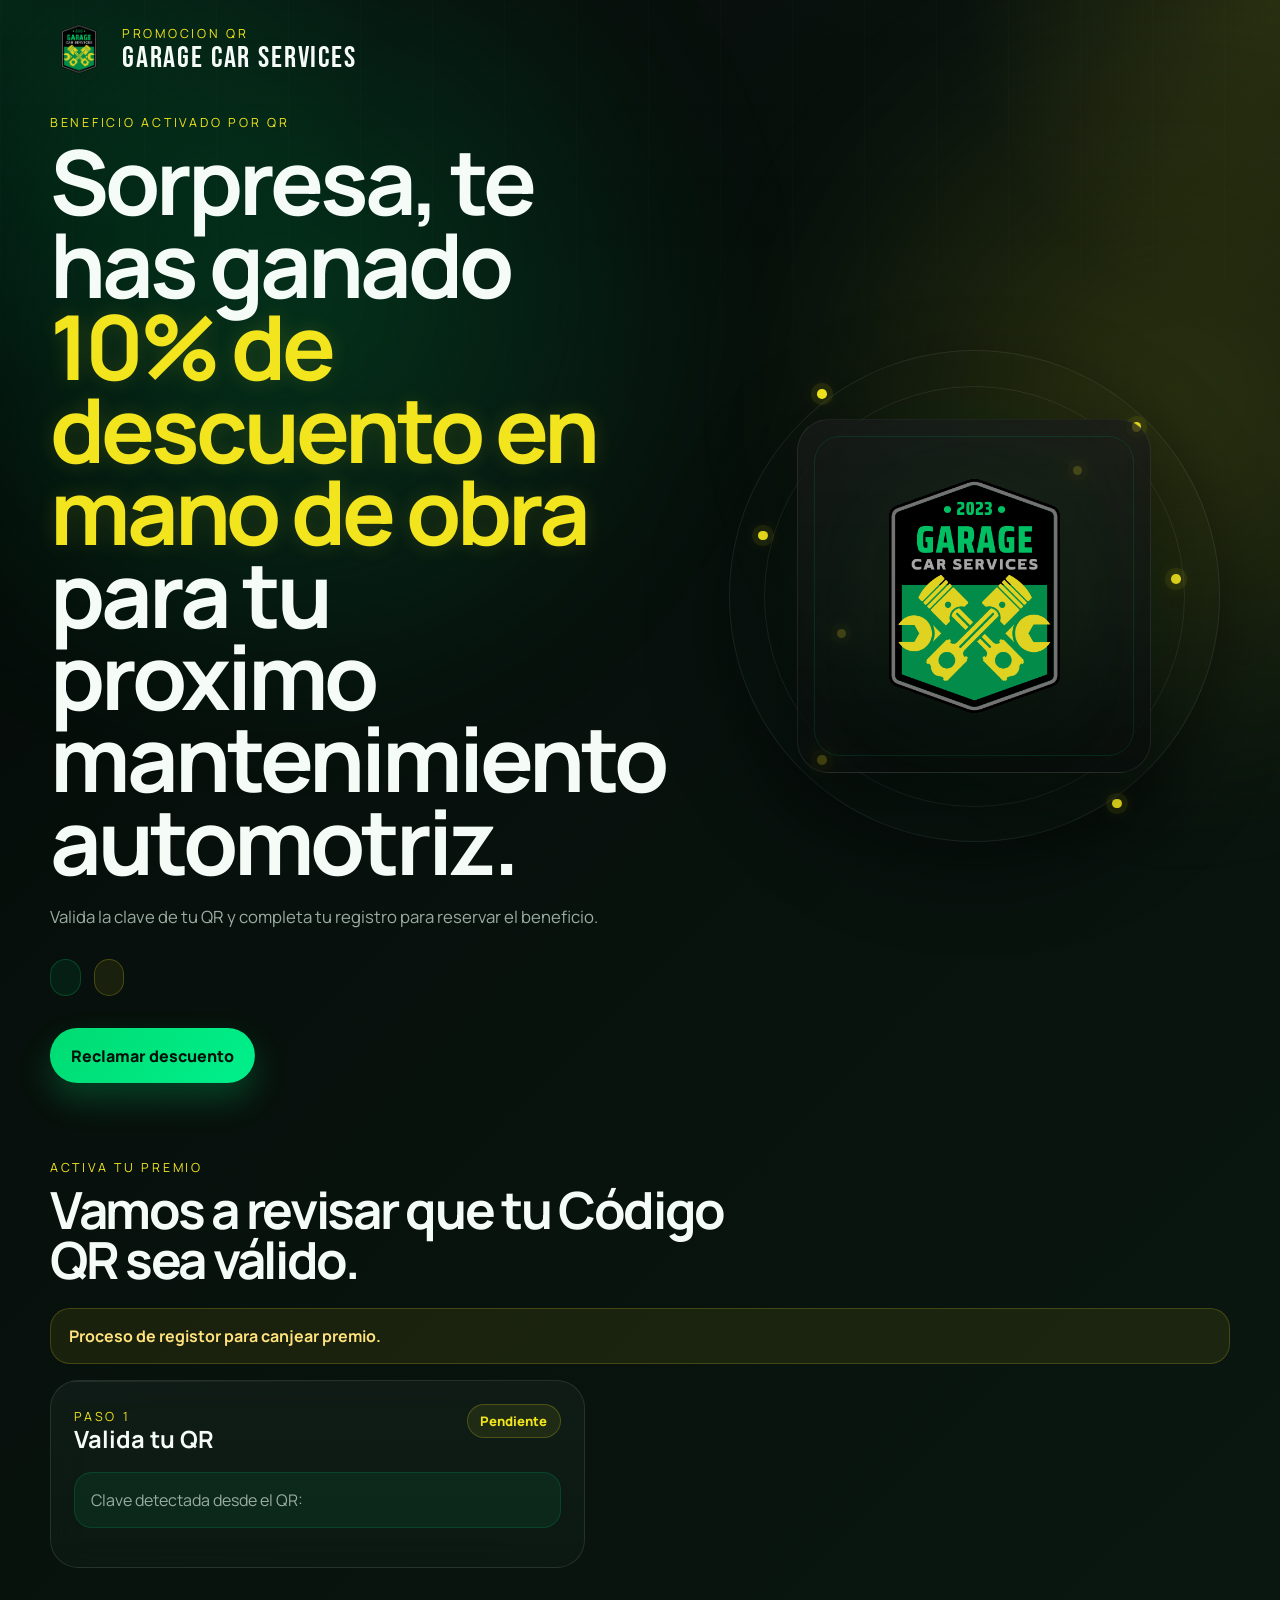
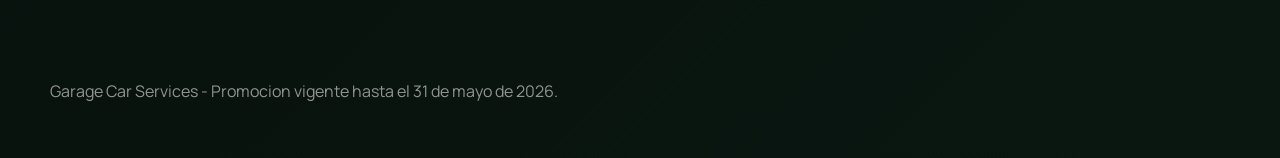
==== index.html @ b20eeda5 "Update index.html 4" ====
<!DOCTYPE html>
<html lang="es">
  <head>
    <meta charset="UTF-8" />
    <meta name="viewport" content="width=device-width, initial-scale=1.0" />
    <meta
      name="description"
      content="Promocion Garage Car Services para registrar participantes y activar un 10% de descuento en mano de obra."
    />
    <title>Garage Car Services | Premiacion</title>
    <link rel="preconnect" href="https://fonts.googleapis.com" />
    <link rel="preconnect" href="https://fonts.gstatic.com" crossorigin />
    <link
      href="https://fonts.googleapis.com/css2?family=Bebas+Neue&family=Manrope:wght@400;500;700;800&display=swap"
      rel="stylesheet"
    />
    <link rel="stylesheet" href="./styles.css" />
  </head>
  <body data-page="claim">
    <div class="intro-overlay" id="intro-overlay" aria-hidden="true">
      <div class="intro-grid"></div>
      <div class="intro-beam intro-beam-left"></div>
      <div class="intro-beam intro-beam-right"></div>
      <div class="intro-content">
        <img
          class="intro-logo"
          src="./assets/garage-logo.png"
          alt="Garage Car Services"
        />
        <p class="intro-kicker">Premiacion exclusiva</p>
        <h1 class="intro-title">Sorpresa</h1>
        <p class="intro-copy">Hay un beneficio reservado para ti.</p>
        <button class="button button-primary intro-button" id="dismiss-intro-button" type="button">
          Descubrir mi premio
        </button>
      </div>
    </div>

    <div class="page-noise" aria-hidden="true"></div>
    <div class="page-glow page-glow-left" aria-hidden="true"></div>
    <div class="page-glow page-glow-right" aria-hidden="true"></div>

    <header class="topbar">
      <a class="brandmark" href="#hero">
        <img
          class="brandmark-logo"
          src="./assets/garage-logo.png"
          alt="Garage Car Services"
        />
        <div class="brandmark-copy">
          <span class="brandmark-kicker">Promocion QR</span>
          <span class="brandmark-name">Garage Car Services</span>
        </div>
      </a>
    </header>

    <main>
      <section class="hero" id="hero">
        <div class="hero-copy reveal">
          <span class="eyebrow">Beneficio activado por QR</span>
          <h1>
            Sorpresa, te has ganado
            <span>10% de descuento en mano de obra</span>
            para tu proximo mantenimiento automotriz.
          </h1>
          <p class="hero-text">
            Valida la clave de tu QR y completa tu registro para
            reservar el beneficio.
          </p>

          <div class="offer-pills">
            <span class="offer-pill" id="registration-deadline-pill"></span>
            <span class="offer-pill offer-pill-alt" id="redemption-deadline-pill"></span>
          </div>

          <div class="hero-actions">
            <a class="button button-primary" href="#claim-shell">Reclamar descuento</a>
          </div>
        </div>

        <div class="hero-stage reveal reveal-delay">
          <div class="hero-stage-halo"></div>
          <div class="spark-field" aria-hidden="true">
            <span class="spark"></span>
            <span class="spark"></span>
            <span class="spark"></span>
            <span class="spark"></span>
            <span class="spark"></span>
            <span class="spark"></span>
            <span class="spark"></span>
            <span class="spark"></span>
          </div>
          <div class="crest-shell">
            <img
              class="crest-logo"
              src="./assets/garage-logo.png"
              alt="Garage Car Services"
            />
          </div>
        </div>
      </section>

      <section class="claim-shell" id="claim-shell">
        <div class="section-head">
          <span class="eyebrow">Activa tu premio</span>
          <h2>Vamos a revisar que tu Código QR sea válido.</h2>
        </div>

        <div class="registration-closed-banner" id="registration-closed-banner" hidden>
          <strong>Proceso de registor para canjear premio.</strong>
          <span id="registration-closed-copy"></span>
        </div>

        <div class="claim-layout">
          <section class="panel panel-code">
            <div class="panel-head">
              <div>
                <span class="panel-kicker">Paso 1</span>
                <h3>Valida tu QR</h3>
              </div>
              <span class="panel-pill" id="code-pill">Pendiente</span>
            </div>

            <div class="detected-code" id="detected-code" hidden>
              <p>Clave detectada desde el QR:</p>
              <strong id="detected-code-value"></strong>
            </div>

            <div class="status-banner" id="code-status" aria-live="polite"></div>
          </section>

          <div class="claim-panels">
            <section class="panel panel-details" id="details-panel" hidden>
              <div class="panel-head">
                <div>
                  <span class="panel-kicker">Paso 2</span>
                  <h3>Completa tus datos</h3>
                </div>
                <span class="panel-pill panel-pill-muted" id="details-pill">Esperando validacion</span>
              </div>

              <div class="details-code-chip" id="details-code-chip" hidden>
                <span>QR validado</span>
                <strong id="details-code-value"></strong>
              </div>

              <form id="claim-form" class="stack-form" autocomplete="on" hidden>
                <div class="field-grid">
                  <label class="field">
                    <span>Nombre</span>
                    <input
                      id="first-name"
                      name="first_name"
                      type="text"
                      placeholder="Juan"
                      autocomplete="given-name"
                      required
                    />
                  </label>

                  <label class="field">
                    <span>Apellido</span>
                    <input
                      id="last-name"
                      name="last_name"
                      type="text"
                      placeholder="Perez"
                      autocomplete="family-name"
                      required
                    />
                  </label>
                </div>

                <div class="field-grid">
                  <label class="field">
                    <span>DUI</span>
                    <input
                      id="dui"
                      name="dui"
                      type="text"
                      inputmode="numeric"
                      maxlength="10"
                      placeholder="12345678-9"
                      required
                    />
                  </label>

                  <label class="field">
                    <span>WhatsApp</span>
                    <input
                      id="whatsapp"
                      name="whatsapp"
                      type="tel"
                      inputmode="numeric"
                      maxlength="9"
                      placeholder="1234-5678"
                      autocomplete="tel"
                      required
                    />
                  </label>
                </div>

                <label class="field">
                  <span>Correo electronico</span>
                  <input
                    id="email"
                    name="email"
                    type="email"
                    placeholder="cliente@correo.com"
                    autocomplete="email"
                    required
                  />
                </label>

                <label class="checkline">
                  <input id="terms-checkbox" type="checkbox" required />
                  <span>Acepto los terminos y condiciones de la promocion.</span>
                </label>

                <button class="button button-primary" id="claim-submit" type="submit" disabled>
                  Confirmar mi registro
                </button>
              </form>

              <div class="status-banner" id="claim-status" aria-live="polite"></div>
            </section>

            <section class="panel panel-success" id="registered-panel" hidden>
              <div class="panel-head">
                <div>
                  <span class="panel-kicker">Registro completado</span>
                  <h3>Tu descuento ya quedo reservado.</h3>
                </div>
                <span class="panel-pill panel-pill-success">Registrado</span>
              </div>

              <dl class="summary-grid" id="claim-summary"></dl>
              <div class="status-banner" id="email-notification-status" aria-live="polite"></div>

              <div class="success-actions">
                <a class="button button-secondary" href="#terms-shell">Ver terminos</a>
                <button class="button button-ghost" id="restart-flow-button" type="button">
                  Registrar otro QR
                </button>
              </div>
            </section>
          </div>
        </div>
      </section>

      <section class="terms-shell" id="terms-shell" hidden>
        <div class="section-head">
          <span class="eyebrow">Terminos y condiciones</span>
          <h2>Condiciones oficiales de la promocion.</h2>
        </div>

        <article class="terms-card" id="terms-card">
          <header class="terms-header">
            <div class="terms-header-copy">
              <img
                class="terms-logo"
                src="./assets/garage-logo.png"
                alt="Garage Car Services"
              />
              <div>
                <p class="terms-brand">Garage Car Services</p>
                <h3>10% de descuento en mano de obra</h3>
              </div>
            </div>
            <button class="button button-primary print-hide" id="print-terms-button" type="button">
              Imprimir terminos
            </button>
          </header>

          <div class="terms-personal-data" id="terms-personal-data"></div>

          <ol class="terms-list">
            <li>No aplica para servicios de cambio de aceite.</li>
            <li>No aplica para servicios de limpieza de frenos.</li>
            <li>
              No aplica para servicios de limpieza de inyectores y descarbonizacion
              de sistemas GDI, EFI y TSI.
            </li>
            <li>Fecha limite para registrarse: 16 de mayo de 2026, 11:59 p. m.</li>
            <li>Fecha limite para utilizar el descuento: 31 de mayo de 2026.</li>
            <li>El beneficio aplica una sola vez por participante y por codigo unico.</li>
            <li>Para canjear el premio deberas presentar tu DUI y el correo registrado.</li>
            <li>
              El descuento queda sujeto a validacion interna y puede ser rechazado si
              el beneficio ya fue canjeado o si los datos no coinciden.
            </li>
          </ol>
        </article>
      </section>
    </main>

    <footer class="site-footer">
      <p>Garage Car Services - Promocion vigente hasta el 31 de mayo de 2026.</p>
    </footer>

    <script type="module" src="./app.js"></script>
  </body>
</html>
---- styles.css ----
:root {
  --bg: #020504;
  --bg-deep: #08110d;
  --panel: rgba(9, 21, 16, 0.86);
  --panel-soft: rgba(255, 255, 255, 0.04);
  --line: rgba(255, 255, 255, 0.1);
  --line-strong: rgba(255, 255, 255, 0.18);
  --text: #f5fbf7;
  --muted: #9aaca2;
  --accent: #00db72;
  --accent-strong: #00f08c;
  --accent-2: #f2e51d;
  --accent-3: #d3d7d9;
  --success: #65f0b2;
  --warning: #ffe27c;
  --danger: #ff7f7f;
  --shadow: 0 30px 80px rgba(0, 0, 0, 0.4);
  --radius: 28px;
  --radius-sm: 18px;
  --display-font: "Bebas Neue", sans-serif;
  --body-font: "Manrope", sans-serif;
}

* {
  box-sizing: border-box;
}

html {
  scroll-behavior: smooth;
}

body {
  margin: 0;
  min-height: 100vh;
  color: var(--text);
  font-family: var(--body-font);
  background:
    radial-gradient(circle at top left, rgba(0, 219, 114, 0.12), transparent 24rem),
    radial-gradient(circle at top right, rgba(242, 229, 29, 0.12), transparent 20rem),
    linear-gradient(135deg, #020504 0%, #07100c 35%, #0a1711 100%);
  overflow-x: hidden;
}

body::before {
  content: "";
  position: fixed;
  inset: 0;
  background:
    linear-gradient(180deg, rgba(255, 255, 255, 0.02), transparent 22rem),
    repeating-linear-gradient(
      90deg,
      rgba(255, 255, 255, 0.018) 0,
      rgba(255, 255, 255, 0.018) 1px,
      transparent 1px,
      transparent 72px
    );
  mask-image: linear-gradient(to bottom, rgba(0, 0, 0, 0.75), transparent 70%);
  pointer-events: none;
  z-index: -3;
}

a {
  color: inherit;
  text-decoration: none;
}

button,
input {
  font: inherit;
}

.intro-overlay {
  position: fixed;
  inset: 0;
  display: grid;
  place-items: center;
  background:
    radial-gradient(circle at center, rgba(5, 20, 14, 0.75), rgba(2, 5, 4, 0.98)),
    linear-gradient(135deg, rgba(0, 219, 114, 0.08), rgba(242, 229, 29, 0.08));
  z-index: 40;
  transition:
    opacity 700ms ease,
    visibility 700ms ease;
  animation: intro-auto-hide 3.2s forwards;
}

.intro-overlay-hidden {
  opacity: 0;
  visibility: hidden;
  pointer-events: none;
}

.intro-overlay-replay {
  animation: intro-auto-hide 3.2s forwards;
}

.intro-grid,
.intro-beam {
  position: absolute;
  inset: 0;
  pointer-events: none;
}

.intro-grid {
  background-image:
    linear-gradient(rgba(255, 255, 255, 0.04) 1px, transparent 1px),
    linear-gradient(90deg, rgba(255, 255, 255, 0.04) 1px, transparent 1px);
  background-size: 56px 56px;
  opacity: 0.18;
  animation: intro-grid-shift 10s linear infinite;
}

.intro-beam {
  filter: blur(42px);
}

.intro-beam-left {
  background: radial-gradient(circle, rgba(0, 219, 114, 0.28), transparent 58%);
  transform: translate(-24%, -8%);
}

.intro-beam-right {
  background: radial-gradient(circle, rgba(242, 229, 29, 0.22), transparent 54%);
  transform: translate(34%, 10%);
}

.intro-content {
  position: relative;
  z-index: 1;
  display: grid;
  justify-items: center;
  gap: 0.7rem;
  text-align: center;
  padding: 1.5rem;
}

.intro-logo {
  width: min(12rem, 52vw);
  animation: intro-float 1500ms ease forwards;
}

.intro-kicker,
.eyebrow,
.panel-kicker,
.brandmark-kicker,
.terms-brand {
  margin: 0;
  color: var(--accent-2);
  text-transform: uppercase;
  letter-spacing: 0.22em;
  font-size: 0.78rem;
}

.intro-title,
.brandmark-name {
  margin: 0;
  font-family: var(--display-font);
  letter-spacing: 0.06em;
}

.intro-title {
  font-size: clamp(4rem, 14vw, 8rem);
  line-height: 0.9;
  text-shadow:
    0 0 18px rgba(0, 219, 114, 0.2),
    0 0 36px rgba(242, 229, 29, 0.12);
  animation: intro-pop 1300ms cubic-bezier(0.2, 0.7, 0.1, 1) forwards;
}

.intro-copy {
  margin: 0;
  color: rgba(255, 255, 255, 0.76);
  font-size: 1rem;
}

.intro-button {
  margin-top: 0.4rem;
}

.page-noise,
.page-glow {
  pointer-events: none;
  position: fixed;
  inset: 0;
  z-index: -2;
}

.page-noise {
  background-image:
    linear-gradient(rgba(255, 255, 255, 0.03) 1px, transparent 1px),
    linear-gradient(90deg, rgba(255, 255, 255, 0.03) 1px, transparent 1px);
  background-size: 90px 90px;
  opacity: 0.1;
  mask-image: linear-gradient(to bottom, rgba(0, 0, 0, 0.9), transparent 72%);
}

.page-glow {
  z-index: -1;
  filter: blur(60px);
}

.page-glow-left {
  background: radial-gradient(circle, rgba(0, 219, 114, 0.2) 0%, transparent 58%);
  transform: translate(-28%, -18%);
}

.page-glow-right {
  background: radial-gradient(circle, rgba(242, 229, 29, 0.16) 0%, transparent 54%);
  transform: translate(42%, -6%);
}

.topbar,
.hero,
.claim-shell,
.terms-shell,
.site-footer,
.admin-shell {
  width: min(1180px, calc(100% - 2rem));
  margin-inline: auto;
}

.topbar {
  position: relative;
  z-index: 5;
  display: flex;
  align-items: center;
  justify-content: space-between;
  gap: 1rem;
  padding: 1.25rem 0 0;
}

.brandmark {
  display: inline-flex;
  align-items: center;
  gap: 0.9rem;
}

.brandmark-logo,
.terms-logo {
  width: 3.6rem;
  height: auto;
  flex: 0 0 auto;
}

.brandmark-copy {
  display: grid;
  gap: 0.15rem;
}

.brandmark-name {
  font-size: 1.9rem;
  line-height: 0.95;
}

.button,
.text-link,
.auth-tab {
  transition:
    transform 180ms ease,
    background 180ms ease,
    border-color 180ms ease,
    color 180ms ease,
    opacity 180ms ease,
    box-shadow 180ms ease;
}

.button {
  display: inline-flex;
  justify-content: center;
  align-items: center;
  gap: 0.55rem;
  min-height: 52px;
  padding: 0.95rem 1.25rem;
  border: 1px solid transparent;
  border-radius: 999px;
  cursor: pointer;
  font-weight: 800;
}

.button:hover,
.text-link:hover,
.auth-tab:hover {
  transform: translateY(-1px);
}

.button:disabled,
.auth-tab:disabled {
  opacity: 0.55;
  cursor: not-allowed;
  transform: none;
}

.button-primary {
  background: linear-gradient(135deg, var(--accent) 0%, var(--accent-strong) 100%);
  color: #041109;
  box-shadow: 0 16px 32px rgba(0, 219, 114, 0.24);
}

.button-secondary {
  background: rgba(255, 255, 255, 0.06);
  border-color: var(--line);
}

.button-ghost {
  background: transparent;
  border-color: var(--line);
}

.text-link {
  border: 0;
  background: transparent;
  color: var(--muted);
  cursor: pointer;
}

.hero {
  min-height: calc(100svh - 88px);
  display: grid;
  grid-template-columns: 1.02fr 0.98fr;
  align-items: center;
  gap: clamp(1.5rem, 6vw, 4rem);
  padding: 2rem 0 4.5rem;
}

.hero-copy {
  max-width: 42rem;
}

.hero h1,
.admin-hero h1 {
  margin: 0.55rem 0 0;
  font-size: clamp(3rem, 7vw, 5.6rem);
  line-height: 0.92;
  letter-spacing: -0.045em;
}

.hero h1 span {
  color: var(--accent-2);
  text-shadow: 0 0 20px rgba(242, 229, 29, 0.15);
}

.hero-text,
.panel-note,
.field span,
.checkline span,
.admin-hero p,
.terms-list,
.summary-grid dd,
.registration-closed-banner span {
  color: var(--muted);
}

.hero-text {
  max-width: 35rem;
  font-size: 1.05rem;
  line-height: 1.75;
  margin: 1.25rem 0 0;
}

.offer-pills,
.hero-actions,
.success-actions,
.toolbar-actions {
  display: flex;
  flex-wrap: wrap;
  gap: 0.8rem;
}

.offer-pills {
  margin-top: 1.7rem;
}

.offer-pill {
  display: inline-flex;
  align-items: center;
  min-height: 2.35rem;
  padding: 0.55rem 0.9rem;
  border-radius: 999px;
  border: 1px solid rgba(0, 219, 114, 0.22);
  background: rgba(0, 219, 114, 0.08);
  color: #dbffea;
  font-size: 0.85rem;
  font-weight: 700;
}

.offer-pill-alt {
  border-color: rgba(242, 229, 29, 0.22);
  background: rgba(242, 229, 29, 0.08);
  color: #fff9d9;
}

.hero-actions {
  margin-top: 2rem;
}

.hero-stage {
  position: relative;
  min-height: 34rem;
  display: grid;
  place-items: center;
}

.hero-stage-halo {
  position: absolute;
  inset: auto;
  width: min(35rem, 100%);
  aspect-ratio: 1 / 1;
  border-radius: 50%;
  background:
    radial-gradient(circle at center, rgba(0, 219, 114, 0.14), rgba(2, 5, 4, 0) 62%),
    radial-gradient(circle at center, rgba(242, 229, 29, 0.12), rgba(2, 5, 4, 0) 40%);
  border: 1px solid rgba(255, 255, 255, 0.08);
  box-shadow: var(--shadow);
}

.hero-stage-halo::after {
  content: "";
  position: absolute;
  inset: 7%;
  border-radius: 50%;
  border: 1px solid rgba(255, 255, 255, 0.08);
}

.spark-field {
  position: absolute;
  inset: 0;
}

.spark {
  position: absolute;
  width: 0.6rem;
  height: 0.6rem;
  border-radius: 50%;
  background: var(--accent-2);
  box-shadow:
    0 0 0 6px rgba(242, 229, 29, 0.08),
    0 0 18px rgba(242, 229, 29, 0.3);
  animation: spark-float 8s ease-in-out infinite;
}

.spark:nth-child(1) {
  top: 12%;
  left: 18%;
}

.spark:nth-child(2) {
  top: 18%;
  right: 16%;
  animation-delay: -1.3s;
}

.spark:nth-child(3) {
  top: 38%;
  left: 6%;
  animation-delay: -2.8s;
}

.spark:nth-child(4) {
  top: 46%;
  right: 8%;
  animation-delay: -4.1s;
}

.spark:nth-child(5) {
  bottom: 19%;
  left: 18%;
  animation-delay: -2s;
}

.spark:nth-child(6) {
  bottom: 11%;
  right: 20%;
  animation-delay: -5.1s;
}

.spark:nth-child(7) {
  top: 56%;
  left: 22%;
  animation-delay: -3.4s;
}

.spark:nth-child(8) {
  top: 26%;
  right: 28%;
  animation-delay: -6s;
}

.crest-shell {
  position: relative;
  z-index: 1;
  display: grid;
  place-items: center;
  width: min(27rem, 72%);
  aspect-ratio: 1 / 1;
  border-radius: 32px;
  background:
    linear-gradient(180deg, rgba(255, 255, 255, 0.06), rgba(255, 255, 255, 0.01)),
    rgba(4, 9, 7, 0.76);
  border: 1px solid rgba(255, 255, 255, 0.08);
  backdrop-filter: blur(18px);
  box-shadow: var(--shadow);
}

.crest-shell::before {
  content: "";
  position: absolute;
  inset: 1rem;
  border-radius: 26px;
  border: 1px solid rgba(0, 219, 114, 0.12);
}

.crest-logo {
  width: min(18rem, 80%);
  height: auto;
  filter: drop-shadow(0 20px 30px rgba(0, 0, 0, 0.24));
}

.claim-shell,
.terms-shell,
.admin-shell {
  padding-bottom: 6rem;
}

.section-head {
  max-width: 44rem;
  margin-bottom: 1.5rem;
}

.section-head h2 {
  margin: 0.45rem 0 0;
  font-size: clamp(2rem, 4vw, 3.6rem);
  line-height: 0.98;
  letter-spacing: -0.045em;
}

.registration-closed-banner {
  display: flex;
  gap: 0.65rem;
  align-items: center;
  margin-bottom: 1rem;
  padding: 1rem 1.1rem;
  border-radius: 20px;
  border: 1px solid rgba(242, 229, 29, 0.18);
  background: rgba(242, 229, 29, 0.08);
}

.registration-closed-banner strong {
  color: var(--warning);
}

.claim-layout {
  display: grid;
  grid-template-columns: 0.92fr 1.08fr;
  gap: 1rem;
  align-items: start;
}

.claim-panels {
  display: grid;
  gap: 1rem;
}

.panel,
.terms-card,
.admin-stats article {
  position: relative;
  background:
    linear-gradient(180deg, rgba(255, 255, 255, 0.03), rgba(255, 255, 255, 0.015)),
    var(--panel);
  border: 1px solid var(--line);
  border-radius: var(--radius);
  backdrop-filter: blur(18px);
  overflow: hidden;
}

.panel::before,
.terms-card::before,
.admin-stats article::before {
  content: "";
  position: absolute;
  inset: 0 auto auto 0;
  width: 100%;
  height: 1px;
  background: linear-gradient(90deg, rgba(255, 255, 255, 0.22), transparent 60%);
  opacity: 0.42;
}

.panel,
.terms-card {
  padding: 1.45rem;
}

.panel-head {
  display: flex;
  justify-content: space-between;
  align-items: start;
  gap: 1rem;
  margin-bottom: 1.15rem;
}

.panel-head h3,
.terms-card h3 {
  margin: 0;
  font-size: 1.48rem;
  line-height: 1.14;
}

.panel-pill {
  display: inline-flex;
  align-items: center;
  min-height: 2.1rem;
  padding: 0.42rem 0.8rem;
  border-radius: 999px;
  border: 1px solid rgba(242, 229, 29, 0.22);
  background: rgba(242, 229, 29, 0.08);
  color: var(--accent-2);
  font-size: 0.82rem;
  font-weight: 800;
}

.panel-pill-muted {
  border-color: rgba(255, 255, 255, 0.1);
  background: rgba(255, 255, 255, 0.04);
  color: var(--muted);
}

.panel-pill-success {
  border-color: rgba(101, 240, 178, 0.22);
  background: rgba(101, 240, 178, 0.1);
  color: var(--success);
}

.auth-helper {
  margin: 1rem 0 0;
  color: var(--muted);
  font-size: 0.92rem;
  line-height: 1.6;
}

.auth-helper code {
  color: var(--text);
}

.auth-tabs {
  display: grid;
  grid-template-columns: repeat(2, minmax(0, 1fr));
  gap: 0.6rem;
  margin-bottom: 1rem;
}

.auth-tab {
  min-height: 48px;
  border-radius: 999px;
  border: 1px solid var(--line);
  background: rgba(255, 255, 255, 0.03);
  color: var(--muted);
  cursor: pointer;
  font-weight: 800;
}

.auth-tab-active {
  border-color: rgba(0, 219, 114, 0.22);
  background: rgba(0, 219, 114, 0.1);
  color: var(--text);
  box-shadow: inset 0 0 0 1px rgba(0, 219, 114, 0.1);
}

.stack-form {
  display: grid;
  gap: 1rem;
}

.field-grid {
  display: grid;
  grid-template-columns: repeat(2, minmax(0, 1fr));
  gap: 1rem;
}

.field {
  display: grid;
  gap: 0.48rem;
}

.field span {
  font-size: 0.92rem;
  font-weight: 700;
}

.field input {
  width: 100%;
  min-height: 54px;
  padding: 0.95rem 1rem;
  color: var(--text);
  background: rgba(255, 255, 255, 0.04);
  border: 1px solid rgba(255, 255, 255, 0.08);
  border-radius: 16px;
  outline: none;
}

.field input:focus {
  border-color: rgba(0, 219, 114, 0.45);
  box-shadow: 0 0 0 3px rgba(0, 219, 114, 0.12);
}

.field input[readonly] {
  opacity: 0.76;
}

.panel-note {
  margin: 0.9rem 0 0;
  line-height: 1.7;
}

.checkline {
  display: flex;
  align-items: start;
  gap: 0.7rem;
  line-height: 1.65;
}

.checkline input {
  margin-top: 0.2rem;
}

.status-banner {
  display: none;
  margin-top: 1rem;
  padding: 0.95rem 1rem;
  border-radius: 18px;
  line-height: 1.6;
}

.status-banner[data-kind] {
  display: block;
}

.status-banner[data-kind="info"] {
  background: rgba(75, 167, 255, 0.12);
  color: #d7ebff;
}

.status-banner[data-kind="success"] {
  background: rgba(101, 240, 178, 0.12);
  color: #defced;
}

.status-banner[data-kind="error"] {
  background: rgba(255, 127, 127, 0.12);
  color: #ffd9d9;
}

.status-banner[data-kind="warning"] {
  background: rgba(242, 229, 29, 0.12);
  color: #fff6c9;
}

.detected-code {
  display: flex;
  flex-wrap: wrap;
  align-items: center;
  gap: 0.55rem 0.9rem;
  padding: 1rem;
  margin-bottom: 1rem;
  border-radius: 18px;
  background: rgba(0, 219, 114, 0.08);
  border: 1px solid rgba(0, 219, 114, 0.16);
}

.detected-code p {
  margin: 0;
  color: var(--muted);
}

.detected-code strong {
  letter-spacing: 0.08em;
}

.inline-link {
  padding: 0;
}

.summary-grid,
.terms-personal-data {
  display: grid;
  grid-template-columns: repeat(2, minmax(0, 1fr));
  gap: 0.9rem;
}

.details-code-chip {
  display: flex;
  align-items: center;
  justify-content: space-between;
  gap: 1rem;
  padding: 0.95rem 1rem;
  margin-bottom: 1rem;
  border-radius: 18px;
  background: rgba(0, 219, 114, 0.08);
  border: 1px solid rgba(0, 219, 114, 0.16);
}

.details-code-chip span {
  color: var(--muted);
  text-transform: uppercase;
  letter-spacing: 0.16em;
  font-size: 0.74rem;
  font-weight: 800;
}

.details-code-chip strong {
  letter-spacing: 0.08em;
}

.summary-grid div,
.terms-personal-data div {
  padding: 1rem;
  border-radius: 18px;
  background: rgba(255, 255, 255, 0.03);
  border: 1px solid rgba(255, 255, 255, 0.08);
}

.summary-grid dt,
.terms-personal-data p {
  margin: 0 0 0.35rem;
  color: var(--accent-2);
  font-size: 0.76rem;
  font-weight: 800;
  letter-spacing: 0.14em;
  text-transform: uppercase;
}

.summary-grid dd,
.terms-personal-data strong {
  margin: 0;
  font-weight: 700;
}

.success-actions {
  margin-top: 1.2rem;
}

.terms-header {
  display: flex;
  justify-content: space-between;
  gap: 1rem;
  align-items: center;
}

.terms-header-copy {
  display: flex;
  align-items: center;
  gap: 0.9rem;
}

.terms-list {
  margin: 1.5rem 0 0;
  padding-left: 1.2rem;
  line-height: 1.8;
}

.site-footer {
  padding: 0 0 2.5rem;
  color: rgba(255, 255, 255, 0.55);
}

.admin-shell {
  padding-top: 2rem;
}

.admin-hero {
  max-width: 50rem;
  margin-bottom: 1.7rem;
}

.admin-hero h1 {
  max-width: 44rem;
}

.admin-toolbar {
  display: flex;
  justify-content: space-between;
  align-items: end;
  gap: 1rem;
  margin-bottom: 1.2rem;
}

.admin-stats {
  display: grid;
  grid-template-columns: repeat(3, minmax(0, 1fr));
  gap: 1rem;
  margin-bottom: 1rem;
}

.admin-stats article {
  padding: 1.1rem 1.2rem;
}

.admin-stats span {
  display: block;
  color: var(--muted);
  font-size: 0.86rem;
}

.admin-stats strong {
  display: block;
  margin-top: 0.35rem;
  font-size: 2rem;
  line-height: 1;
}

.records-table-wrap {
  width: 100%;
  overflow-x: auto;
}

.records-table {
  width: 100%;
  border-collapse: collapse;
  margin-top: 1.1rem;
}

.records-table th,
.records-table td {
  padding: 1rem 0.8rem;
  text-align: left;
  border-bottom: 1px solid rgba(255, 255, 255, 0.08);
}

.records-table th {
  color: var(--muted);
  font-size: 0.85rem;
  font-weight: 800;
  letter-spacing: 0.12em;
  text-transform: uppercase;
}

.records-table td {
  vertical-align: top;
}

.participant-cell strong,
.contact-cell strong {
  display: block;
}

.participant-cell span,
.contact-cell span,
.records-table small {
  display: block;
  margin-top: 0.2rem;
  color: var(--muted);
}

.table-actions {
  display: flex;
  gap: 0.55rem;
}

.empty-row td {
  color: var(--muted);
  text-align: center;
}

.reveal {
  opacity: 0;
  transform: translateY(24px);
  animation: reveal-up 760ms cubic-bezier(0.2, 0.65, 0.2, 1) forwards;
}

.reveal-delay {
  animation-delay: 140ms;
}

@keyframes reveal-up {
  to {
    opacity: 1;
    transform: translateY(0);
  }
}

@keyframes spark-float {
  0%,
  100% {
    transform: translate3d(0, 0, 0) scale(0.92);
    opacity: 0.82;
  }
  50% {
    transform: translate3d(0.4rem, -0.8rem, 0) scale(1.08);
    opacity: 0.35;
  }
}

@keyframes intro-pop {
  0% {
    opacity: 0;
    transform: translateY(26px) scale(0.94);
  }
  40% {
    opacity: 1;
  }
  100% {
    opacity: 1;
    transform: translateY(0) scale(1);
  }
}

@keyframes intro-float {
  0% {
    opacity: 0;
    transform: translateY(22px) scale(0.92);
  }
  100% {
    opacity: 1;
    transform: translateY(0) scale(1);
  }
}

@keyframes intro-grid-shift {
  from {
    transform: translateY(0);
  }
  to {
    transform: translateY(56px);
  }
}

@keyframes intro-auto-hide {
  0%,
  72% {
    opacity: 1;
    visibility: visible;
  }
  100% {
    opacity: 0;
    visibility: hidden;
    pointer-events: none;
  }
}

@media (max-width: 980px) {
  .hero,
  .claim-layout,
  .admin-stats {
    grid-template-columns: 1fr;
  }

  .hero {
    min-height: auto;
    padding-top: 2.2rem;
  }

  .hero-stage {
    min-height: 28rem;
  }

  .admin-toolbar,
  .terms-header,
  .topbar {
    align-items: start;
  }
}

@media (max-width: 720px) {
  .topbar,
  .hero-actions,
  .offer-pills,
  .field-grid,
  .summary-grid,
  .terms-personal-data,
  .admin-toolbar,
  .toolbar-actions,
  .success-actions {
    display: grid;
  }

  .hero-actions,
  .toolbar-actions,
  .success-actions {
    width: 100%;
  }

  .button,
  .button-primary,
  .button-secondary,
  .button-ghost {
    width: 100%;
  }

  .brandmark {
    align-items: start;
  }

  .brandmark-logo {
    width: 3.1rem;
  }

  .hero h1,
  .admin-hero h1 {
    font-size: clamp(2.5rem, 11vw, 3.9rem);
  }

  .crest-shell {
    width: 88%;
  }

  .panel,
  .terms-card,
  .admin-stats article {
    border-radius: 24px;
  }
}

@media (prefers-reduced-motion: reduce) {
  *,
  *::before,
  *::after {
    animation: none !important;
    transition: none !important;
    scroll-behavior: auto !important;
  }
}

@media print {
  body {
    background: #ffffff;
    color: #000000;
  }

  body * {
    visibility: hidden;
  }

  #terms-card,
  #terms-card * {
    visibility: visible;
  }

  #terms-card {
    position: absolute;
    inset: 0;
    margin: 0;
    width: 100%;
    min-height: 100%;
    color: #000000;
    background: #ffffff;
    border: 0;
    box-shadow: none;
  }

  .print-hide {
    display: none !important;
  }
}
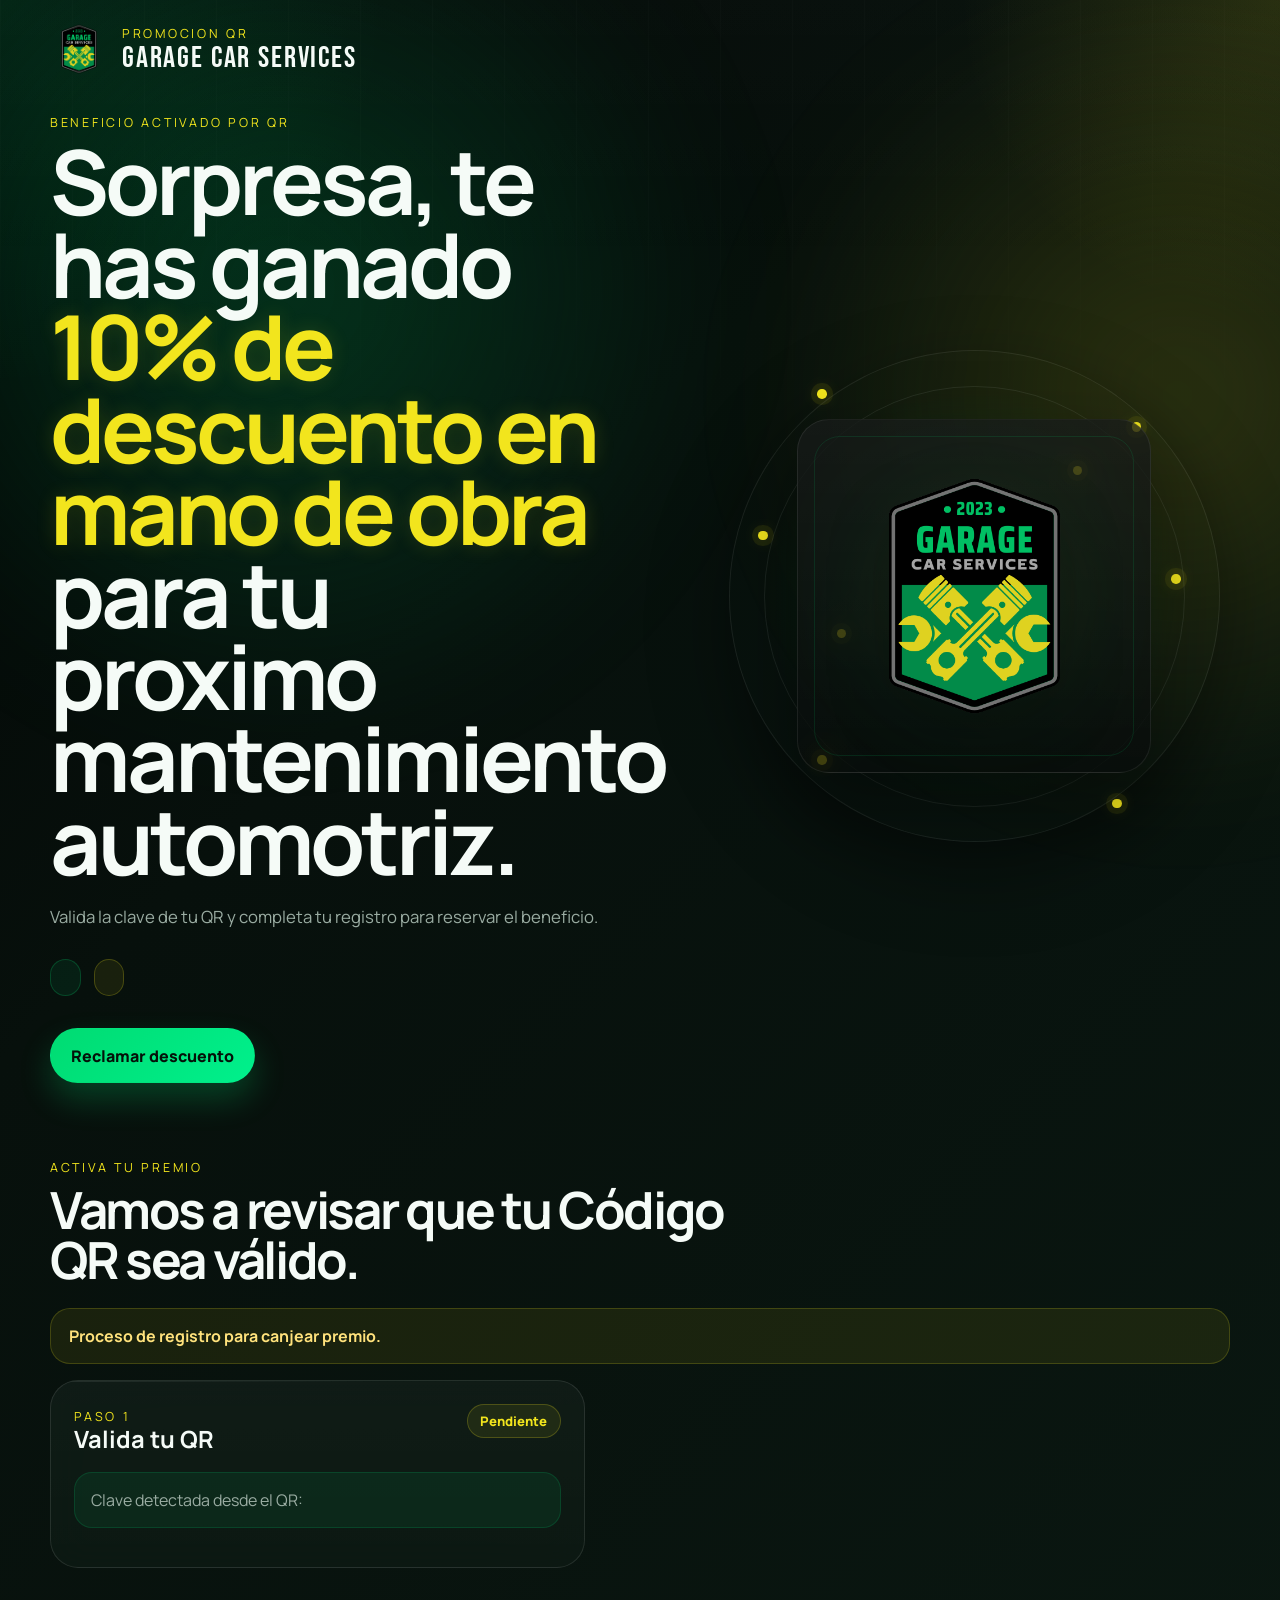
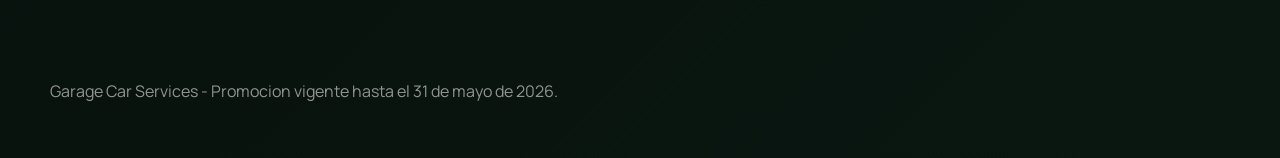
==== commit dabb16c8: "Update index.html 5" ====
--- a/index.html
+++ b/index.html
@@ -107,7 +107,7 @@
         </div>
 
         <div class="registration-closed-banner" id="registration-closed-banner" hidden>
-          <strong>Proceso de registor para canjear premio.</strong>
+          <strong>Proceso de registro para canjear premio.</strong>
           <span id="registration-closed-copy"></span>
         </div>
 
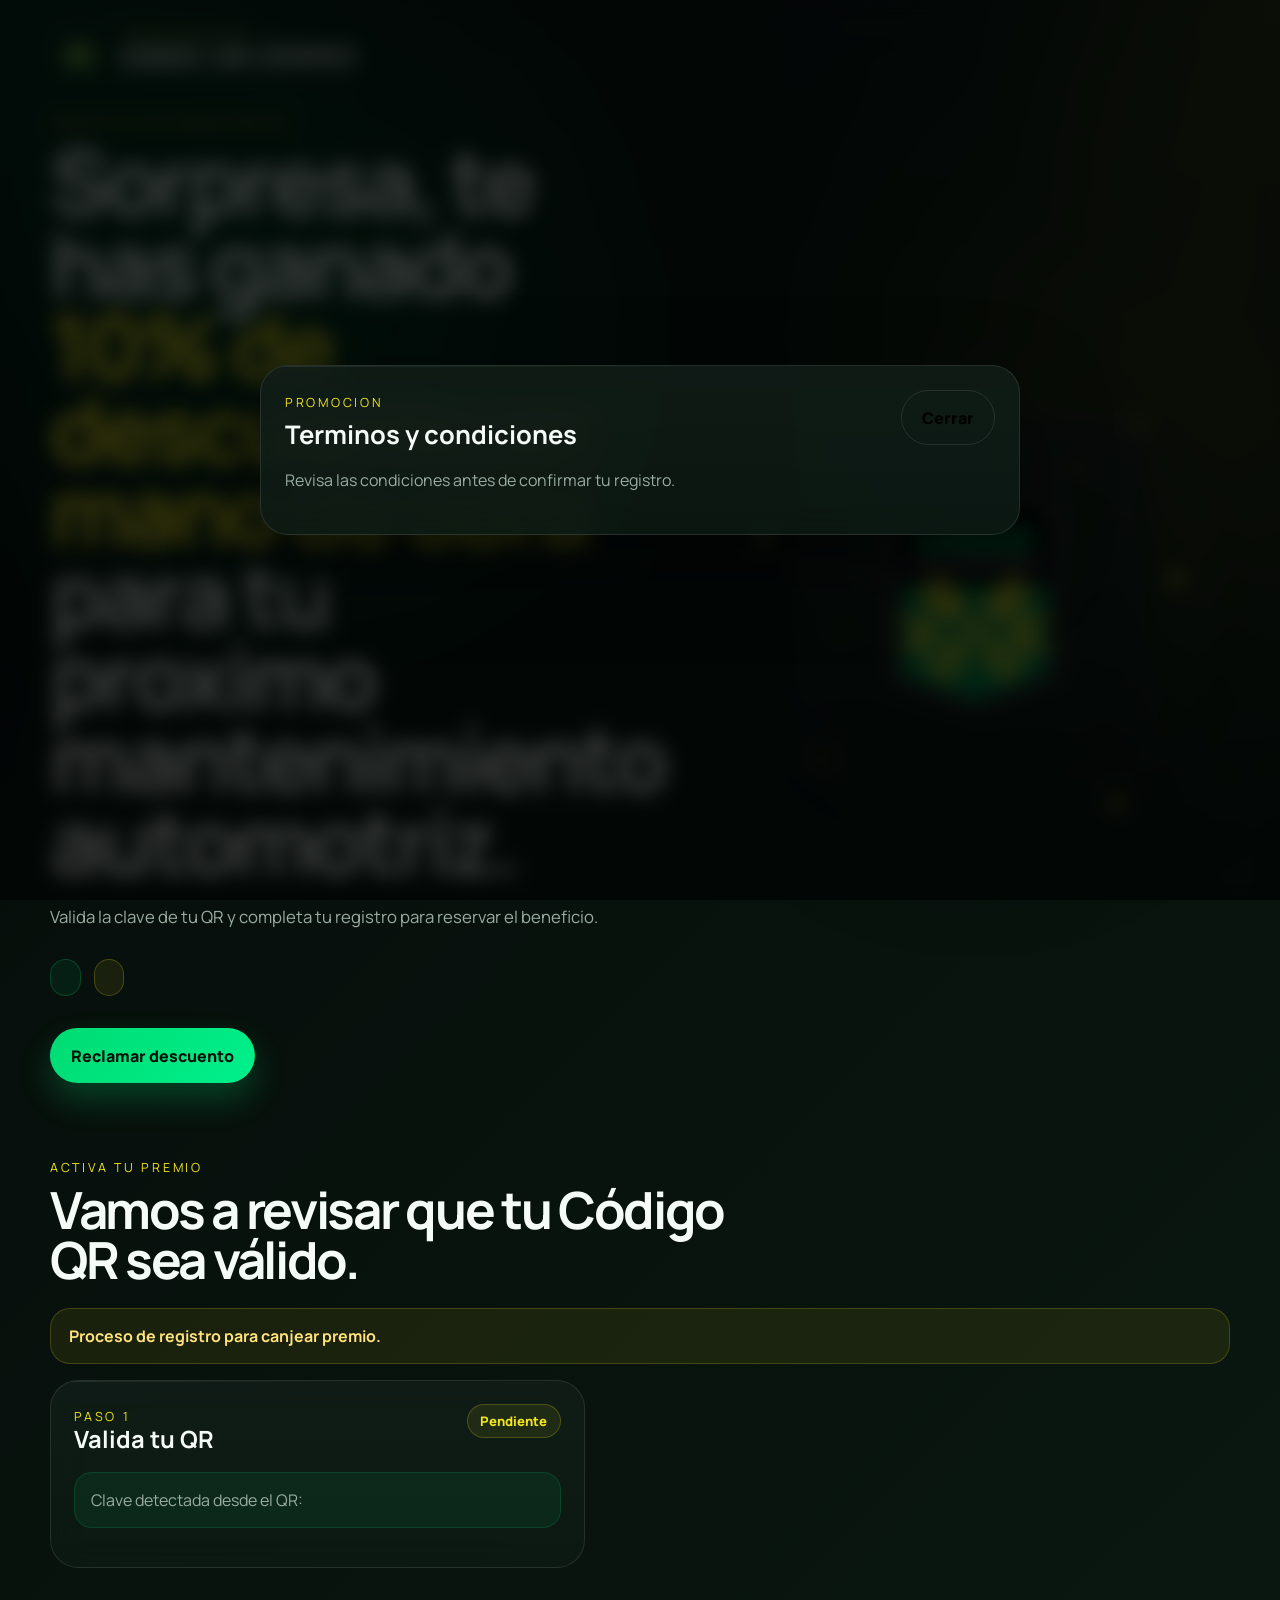
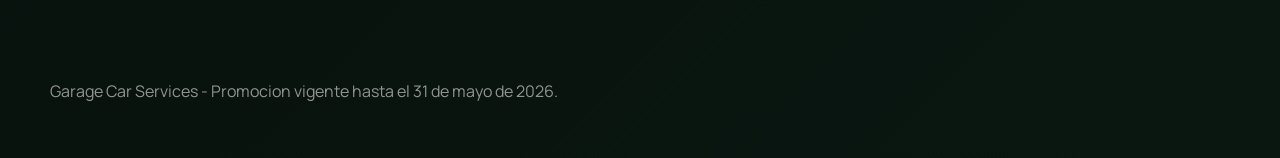
==== commit 91de0b88: "Add terms modal to claim form" ====
--- a/index.html
+++ b/index.html
@@ -212,10 +212,19 @@
                   />
                 </label>
 
-                <label class="checkline">
-                  <input id="terms-checkbox" type="checkbox" required />
-                  <span>Acepto los terminos y condiciones de la promocion.</span>
-                </label>
+                <div class="terms-consent">
+                  <label class="checkline">
+                    <input id="terms-checkbox" type="checkbox" required />
+                    <span>Acepto los terminos y condiciones de la promocion.</span>
+                  </label>
+                  <button
+                    class="text-link terms-preview-trigger"
+                    id="view-terms-button"
+                    type="button"
+                  >
+                    Ver terminos y condiciones
+                  </button>
+                </div>
 
                 <button class="button button-primary" id="claim-submit" type="submit" disabled>
                   Confirmar mi registro
@@ -292,6 +301,34 @@
           </ol>
         </article>
       </section>
+
+      <div class="terms-modal" id="terms-modal" hidden aria-hidden="true">
+        <div class="terms-modal-backdrop" data-close-terms-modal="true"></div>
+        <div
+          class="terms-modal-dialog panel"
+          role="dialog"
+          aria-modal="true"
+          aria-labelledby="terms-modal-title"
+        >
+          <div class="terms-modal-head">
+            <div>
+              <span class="panel-kicker">Promocion</span>
+              <h3 id="terms-modal-title">Terminos y condiciones</h3>
+            </div>
+            <button
+              class="button button-ghost terms-modal-close"
+              id="close-terms-modal-button"
+              type="button"
+            >
+              Cerrar
+            </button>
+          </div>
+          <p class="panel-note">
+            Revisa las condiciones antes de confirmar tu registro.
+          </p>
+          <ol class="terms-list terms-modal-list" id="terms-modal-list"></ol>
+        </div>
+      </div>
     </main>
 
     <footer class="site-footer">
--- a/styles.css
+++ b/styles.css
@@ -722,6 +722,16 @@
   margin-top: 0.2rem;
 }
 
+.terms-consent {
+  display: grid;
+  gap: 0.65rem;
+}
+
+.terms-preview-trigger {
+  justify-self: start;
+  font-weight: 700;
+}
+
 .status-banner {
   display: none;
   margin-top: 1rem;
@@ -855,6 +865,56 @@
   margin: 1.5rem 0 0;
   padding-left: 1.2rem;
   line-height: 1.8;
+}
+
+.terms-modal {
+  position: fixed;
+  inset: 0;
+  z-index: 50;
+  display: grid;
+  place-items: center;
+  padding: 1.25rem;
+}
+
+.terms-modal-backdrop {
+  position: absolute;
+  inset: 0;
+  background: rgba(2, 5, 4, 0.76);
+  backdrop-filter: blur(10px);
+}
+
+.terms-modal-dialog {
+  position: relative;
+  z-index: 1;
+  width: min(760px, 100%);
+  max-height: min(86vh, 920px);
+  padding: 1.5rem;
+  overflow: auto;
+  box-shadow: 0 30px 90px rgba(0, 0, 0, 0.45);
+}
+
+.terms-modal-head {
+  display: flex;
+  justify-content: space-between;
+  align-items: start;
+  gap: 1rem;
+}
+
+.terms-modal-head h3 {
+  margin: 0.3rem 0 0;
+  font-size: 1.6rem;
+}
+
+.terms-modal-close {
+  flex: 0 0 auto;
+}
+
+.terms-modal-list {
+  margin-top: 1rem;
+}
+
+.modal-open {
+  overflow: hidden;
 }
 
 .site-footer {
@@ -1085,6 +1145,23 @@
     width: 100%;
   }
 
+  .terms-preview-trigger,
+  .terms-modal-close {
+    width: auto;
+  }
+
+  .terms-modal {
+    padding: 0.85rem;
+  }
+
+  .terms-modal-dialog {
+    padding: 1.15rem;
+  }
+
+  .terms-modal-head {
+    display: grid;
+  }
+
   .brandmark {
     align-items: start;
   }
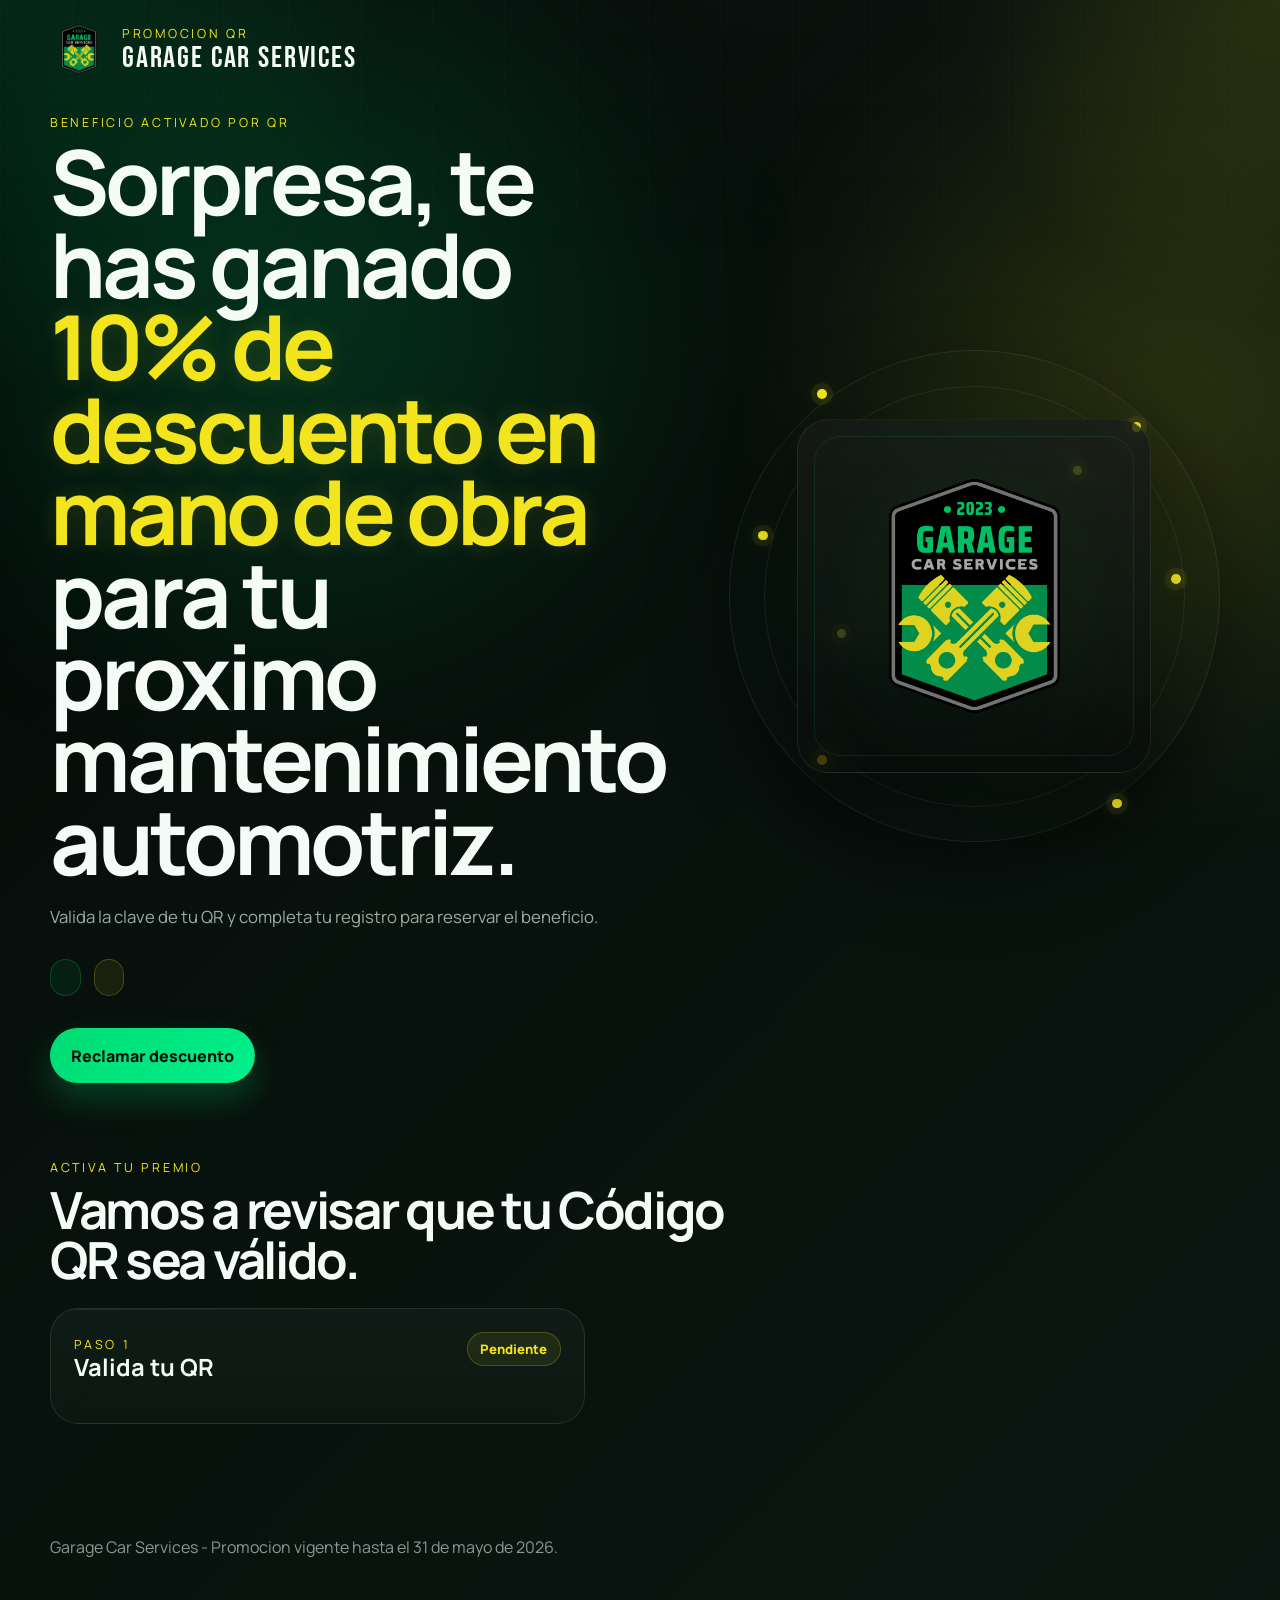
==== commit 9bebd111: "Enforce hidden state and bust asset cache" ====
--- a/index.html
+++ b/index.html
@@ -14,7 +14,7 @@
       href="https://fonts.googleapis.com/css2?family=Bebas+Neue&family=Manrope:wght@400;500;700;800&display=swap"
       rel="stylesheet"
     />
-    <link rel="stylesheet" href="./styles.css" />
+    <link rel="stylesheet" href="./styles.css?v=20260507c" />
   </head>
   <body data-page="claim">
     <div class="intro-overlay" id="intro-overlay" aria-hidden="true">
@@ -335,6 +335,6 @@
       <p>Garage Car Services - Promocion vigente hasta el 31 de mayo de 2026.</p>
     </footer>
 
-    <script type="module" src="./app.js"></script>
+    <script type="module" src="./app.js?v=20260507c"></script>
   </body>
 </html>
--- a/styles.css
+++ b/styles.css
@@ -25,6 +25,10 @@
   box-sizing: border-box;
 }
 
+[hidden] {
+  display: none !important;
+}
+
 html {
   scroll-behavior: smooth;
 }
@@ -876,6 +880,10 @@
   padding: 1.25rem;
 }
 
+.terms-modal[hidden] {
+  display: none !important;
+}
+
 .terms-modal-backdrop {
   position: absolute;
   inset: 0;
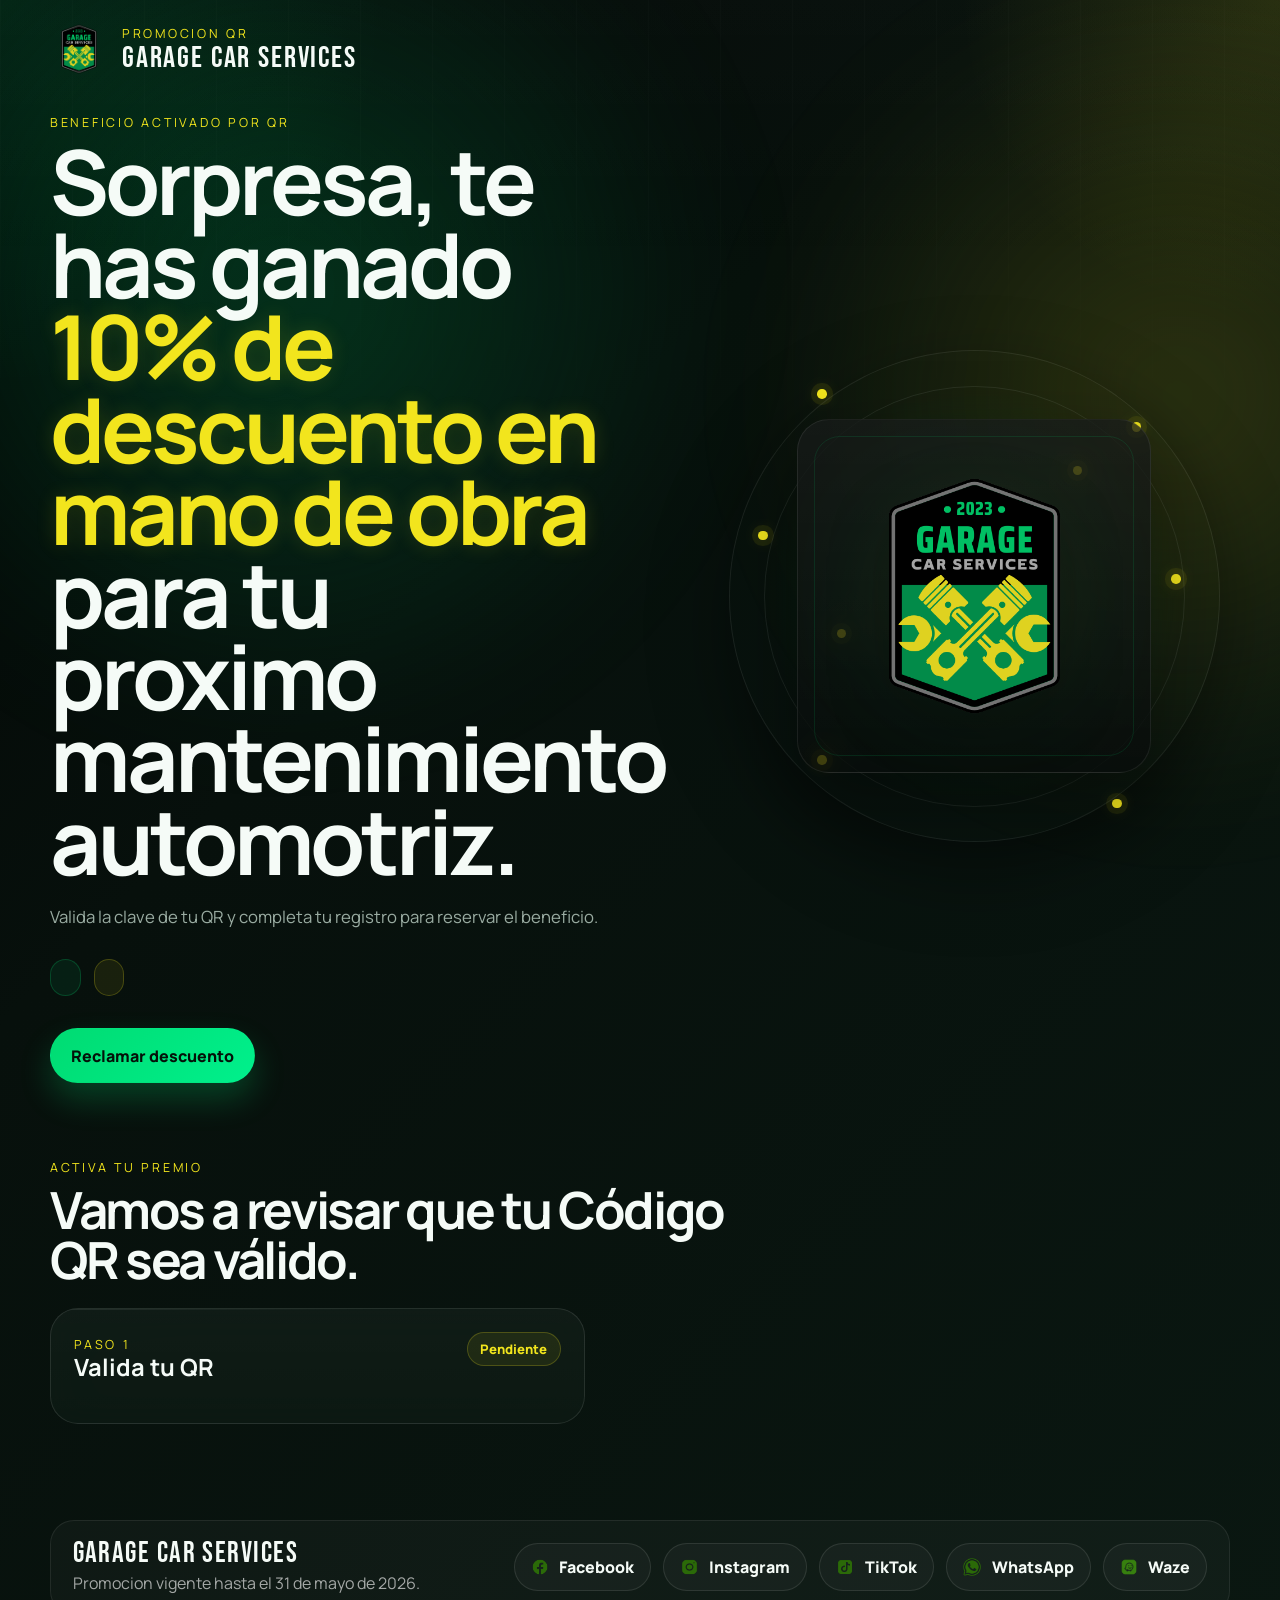
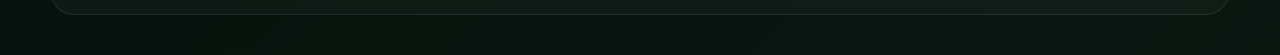
==== commit d3db09a7: "Add social and Waze links to landing and email" ====
--- a/index.html
+++ b/index.html
@@ -14,7 +14,7 @@
       href="https://fonts.googleapis.com/css2?family=Bebas+Neue&family=Manrope:wght@400;500;700;800&display=swap"
       rel="stylesheet"
     />
-    <link rel="stylesheet" href="./styles.css?v=20260507c" />
+    <link rel="stylesheet" href="./styles.css?v=20260509a" />
   </head>
   <body data-page="claim">
     <div class="intro-overlay" id="intro-overlay" aria-hidden="true">
@@ -288,7 +288,12 @@
             <li>No aplica para servicios de limpieza de frenos.</li>
             <li>
               No aplica para servicios de limpieza de inyectores y descarbonizacion
-              de sistemas GDI, EFI y TSI.
+              de sistemas GDI, EFI, FSI, TSI u otro sistema relacionado.
+            </li>
+             <li>
+              El descuento no aplica en repuestos y tampoco el servicio de mano de obra incluye
+               los repuestos, esos deberán ser comprados por el cliente ya sea que el los compre
+               o que la compra la realice por medio del taller.
             </li>
             <li>Fecha limite para registrarse: 16 de mayo de 2026, 11:59 p. m.</li>
             <li>Fecha limite para utilizar el descuento: 31 de mayo de 2026.</li>
@@ -332,7 +337,69 @@
     </main>
 
     <footer class="site-footer">
-      <p>Garage Car Services - Promocion vigente hasta el 31 de mayo de 2026.</p>
+      <div class="site-footer-shell">
+        <div class="site-footer-copy">
+          <p class="site-footer-title">Garage Car Services</p>
+          <p class="site-footer-note">Promocion vigente hasta el 31 de mayo de 2026.</p>
+        </div>
+
+        <nav class="social-links" aria-label="Redes sociales, WhatsApp y Waze">
+          <a
+            class="social-link"
+            href="https://www.facebook.com/garagecarservices"
+            target="_blank"
+            rel="noreferrer noopener"
+            aria-label="Abrir Facebook de Garage Car Services"
+          >
+            <img class="social-link-icon" src="./assets/facebook-icon.png" alt="" />
+            <span>Facebook</span>
+          </a>
+
+          <a
+            class="social-link"
+            href="https://www.instagram.com/garagecarservices.sv?igsh=MWFlMjdjeHM0c3hldA=="
+            target="_blank"
+            rel="noreferrer noopener"
+            aria-label="Abrir Instagram de Garage Car Services"
+          >
+            <img class="social-link-icon" src="./assets/instagram-icon.png" alt="" />
+            <span>Instagram</span>
+          </a>
+
+          <a
+            class="social-link"
+            href="https://www.tiktok.com/@garagecarservices"
+            target="_blank"
+            rel="noreferrer noopener"
+            aria-label="Abrir TikTok de Garage Car Services"
+          >
+            <img class="social-link-icon" src="./assets/tiktok-icon.png" alt="" />
+            <span>TikTok</span>
+          </a>
+
+          <a
+            class="social-link"
+            href="https://wa.me/50377850367"
+            target="_blank"
+            rel="noreferrer noopener"
+            aria-label="Abrir WhatsApp de Garage Car Services"
+          >
+            <img class="social-link-icon" src="./assets/whatsapp-icon.png" alt="" />
+            <span>WhatsApp</span>
+          </a>
+
+          <a
+            class="social-link"
+            href="https://waze.com/ul/hd42tgrjk8"
+            target="_blank"
+            rel="noreferrer noopener"
+            aria-label="Abrir ubicacion en Waze"
+          >
+            <img class="social-link-icon" src="./assets/waze-icon.png" alt="" />
+            <span>Waze</span>
+          </a>
+        </nav>
+      </div>
     </footer>
 
     <script type="module" src="./app.js?v=20260507c"></script>
--- a/styles.css
+++ b/styles.css
@@ -85,7 +85,7 @@
   transition:
     opacity 700ms ease,
     visibility 700ms ease;
-  animation: intro-auto-hide 3.2s forwards;
+  animation: intro-auto-hide 4.6s forwards;
 }
 
 .intro-overlay-hidden {
@@ -95,7 +95,7 @@
 }
 
 .intro-overlay-replay {
-  animation: intro-auto-hide 3.2s forwards;
+  animation: intro-auto-hide 4.6s forwards;
 }
 
 .intro-grid,
@@ -306,7 +306,7 @@
 }
 
 .button-ghost {
-  background: transparent;
+  background: rgba(255, 255, 255, 0.12);
   border-color: var(--line);
 }
 
@@ -930,6 +930,78 @@
   color: rgba(255, 255, 255, 0.55);
 }
 
+.site-footer-shell {
+  display: flex;
+  align-items: center;
+  justify-content: space-between;
+  gap: 1rem 1.5rem;
+  padding: 1.2rem 1.35rem;
+  border-radius: 24px;
+  background: rgba(255, 255, 255, 0.03);
+  border: 1px solid rgba(255, 255, 255, 0.08);
+}
+
+.site-footer-copy {
+  display: grid;
+  gap: 0.3rem;
+}
+
+.site-footer-title,
+.site-footer-note {
+  margin: 0;
+}
+
+.site-footer-title {
+  font-family: var(--display-font);
+  font-size: 1.8rem;
+  line-height: 0.95;
+  letter-spacing: 0.05em;
+  color: var(--text);
+}
+
+.site-footer-note {
+  color: rgba(255, 255, 255, 0.62);
+}
+
+.social-links {
+  display: flex;
+  flex-wrap: wrap;
+  justify-content: flex-end;
+  gap: 0.75rem;
+}
+
+.social-link {
+  display: inline-flex;
+  align-items: center;
+  gap: 0.65rem;
+  min-height: 3rem;
+  padding: 0.7rem 1rem;
+  border-radius: 999px;
+  border: 1px solid rgba(255, 255, 255, 0.1);
+  background: rgba(255, 255, 255, 0.03);
+  color: var(--text);
+  font-weight: 800;
+  transition:
+    transform 180ms ease,
+    border-color 180ms ease,
+    background 180ms ease,
+    box-shadow 180ms ease;
+}
+
+.social-link:hover {
+  transform: translateY(-1px);
+  border-color: rgba(0, 219, 114, 0.32);
+  background: rgba(0, 219, 114, 0.08);
+  box-shadow: 0 14px 26px rgba(0, 0, 0, 0.22);
+}
+
+.social-link-icon {
+  width: 1.15rem;
+  height: 1.15rem;
+  object-fit: contain;
+  flex: 0 0 auto;
+}
+
 .admin-shell {
   padding-top: 2rem;
 }
@@ -1124,6 +1196,15 @@
   .terms-header,
   .topbar {
     align-items: start;
+  }
+
+  .site-footer-shell {
+    align-items: start;
+    flex-direction: column;
+  }
+
+  .social-links {
+    justify-content: start;
   }
 }
 
@@ -1140,6 +1221,11 @@
     display: grid;
   }
 
+  .site-footer-shell,
+  .social-links {
+    display: grid;
+  }
+
   .hero-actions,
   .toolbar-actions,
   .success-actions {
@@ -1191,6 +1277,11 @@
   .terms-card,
   .admin-stats article {
     border-radius: 24px;
+  }
+
+  .social-link {
+    width: 100%;
+    justify-content: center;
   }
 }
 
